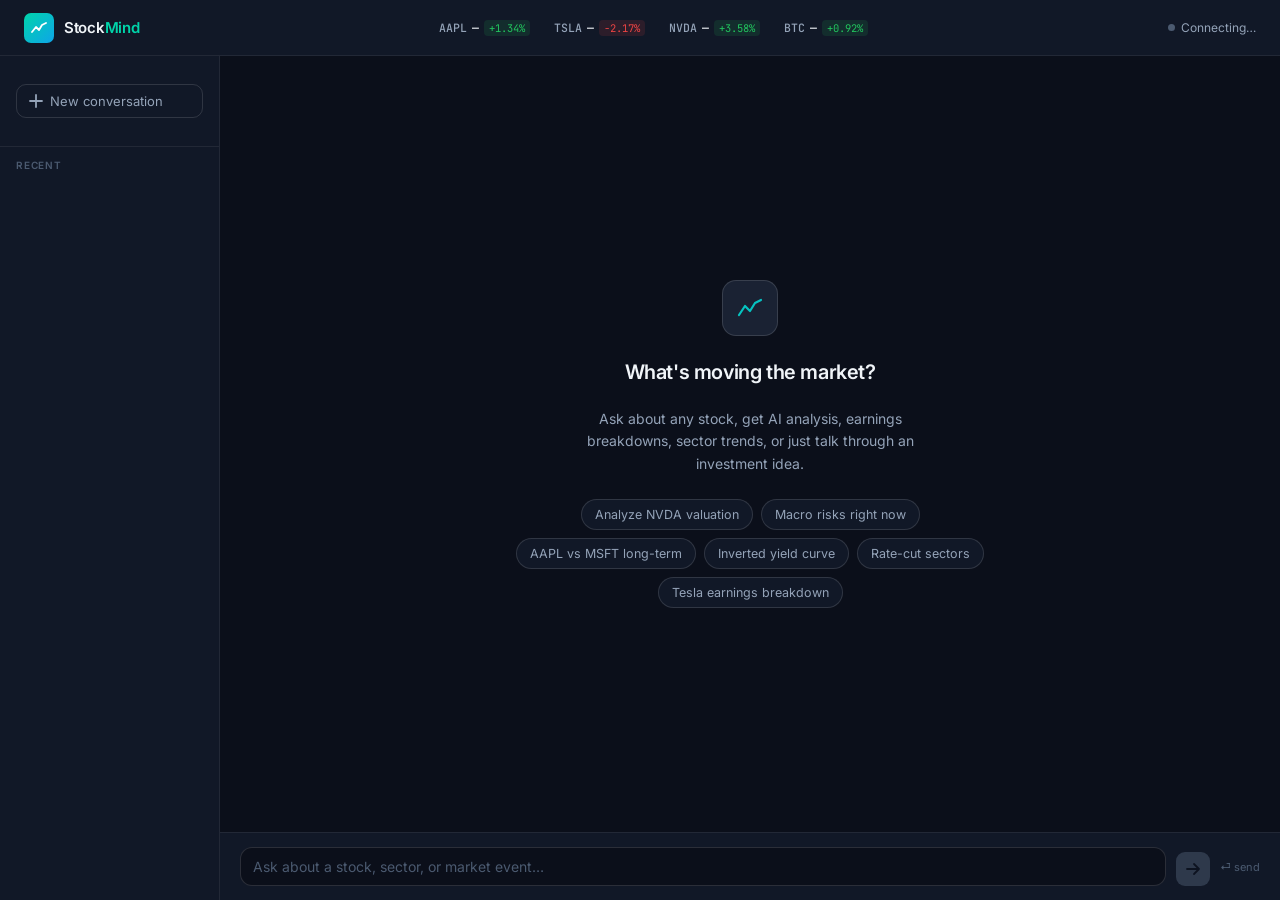
==== index.html @ 0e9827c9 "Add files via upload" ====
<!DOCTYPE html>
<html lang="en">
<head>
  <meta charset="UTF-8" />
  <meta name="viewport" content="width=device-width, initial-scale=1.0" />
  <title>StockMind — AI Market Intelligence</title>
  <link href="https://fonts.googleapis.com/css2?family=Inter:wght@400;500;600&family=JetBrains+Mono:wght@400;500&display=swap" rel="stylesheet" />
  <link rel="stylesheet" href="style.css">
</head>
<body>

<!-- ── Top bar ──────────────────────────────────────────────── -->
<header class="topbar">
  <div class="topbar-brand">
    <div class="brand-icon">
      <svg viewBox="0 0 16 16" fill="none" xmlns="http://www.w3.org/2000/svg">
        <polyline points="1,12 5,7 8,10 11,5 15,3" stroke="white" stroke-width="1.8" stroke-linecap="round" stroke-linejoin="round"/>
      </svg>
    </div>
    <span class="brand-name">Stock<span>Mind</span></span>
  </div>

  <div class="topbar-tickers" id="ticker-bar">
    <div class="ticker-item">
      <span class="ticker-sym">AAPL</span>
      <span class="ticker-price">—</span>
      <span class="ticker-change" id="t-aapl">—</span>
    </div>
    <div class="ticker-item">
      <span class="ticker-sym">TSLA</span>
      <span class="ticker-price">—</span>
      <span class="ticker-change" id="t-tsla">—</span>
    </div>
    <div class="ticker-item">
      <span class="ticker-sym">NVDA</span>
      <span class="ticker-price">—</span>
      <span class="ticker-change" id="t-nvda">—</span>
    </div>
    <div class="ticker-item">
      <span class="ticker-sym">BTC</span>
      <span class="ticker-price">—</span>
      <span class="ticker-change" id="t-btc">—</span>
    </div>
  </div>

  <div class="topbar-status">
    <div class="status-dot" id="status-dot"></div>
    <span id="status-text">Connecting…</span>
  </div>
</header>

<!-- ── Main layout ───────────────────────────────────────────── -->
<div class="main">

  <!-- Sidebar -->
  <aside class="sidebar">
    <button class="new-chat-btn" id="new-chat-btn">
      <svg width="14" height="14" viewBox="0 0 14 14" fill="none">
        <path d="M7 1v12M1 7h12" stroke="currentColor" stroke-width="1.8" stroke-linecap="round"/>
      </svg>
      New conversation
    </button>

    <div class="sidebar-divider"></div>
    <p class="sidebar-label">Recent</p>
    <ul class="session-list" id="session-list">
      <!-- populated by JS -->
    </ul>
  </aside>

  <!-- Chat -->
  <section class="chat-area">

    <!-- Empty / Welcome state -->
    <div class="empty-state" id="empty-state">
      <div class="empty-icon">
        <svg viewBox="0 0 26 26" fill="none" xmlns="http://www.w3.org/2000/svg">
          <polyline points="2,20 8,11 13,16 18,8 24,5" stroke="url(#g)" stroke-width="2.2" stroke-linecap="round" stroke-linejoin="round"/>
          <defs>
            <linearGradient id="g" x1="2" y1="20" x2="24" y2="5">
              <stop offset="0%" stop-color="#00d4aa"/>
              <stop offset="100%" stop-color="#0ea5e9"/>
            </linearGradient>
          </defs>
        </svg>
      </div>
      <h2>What's moving the market?</h2>
      <p>Ask about any stock, get AI analysis, earnings breakdowns, sector trends, or just talk through an investment idea.</p>
      <div class="suggestion-chips">
        <button class="chip" data-prompt="Analyze NVDA — is the valuation justified?">Analyze NVDA valuation</button>
        <button class="chip" data-prompt="What are the key risks in the current macro environment?">Macro risks right now</button>
        <button class="chip" data-prompt="Compare AAPL vs MSFT as long-term holds">AAPL vs MSFT long-term</button>
        <button class="chip" data-prompt="Explain what an inverted yield curve means for stocks">Inverted yield curve</button>
        <button class="chip" data-prompt="What sectors tend to outperform in a rate-cut cycle?">Rate-cut sectors</button>
        <button class="chip" data-prompt="Break down Tesla's latest earnings">Tesla earnings breakdown</button>
      </div>
    </div>

    <!-- Messages -->
    <div class="messages" id="messages" style="display:none;"></div>

    <!-- Input -->
    <div class="input-row">
      <div class="input-wrapper">
        <textarea
          id="msg-input"
          rows="1"
          placeholder="Ask about a stock, sector, or market event…"
        ></textarea>
      </div>
      <button class="send-btn" id="send-btn" disabled>
        <svg viewBox="0 0 16 16" fill="none">
          <path d="M2 8h12M9 3l5 5-5 5" stroke="currentColor" stroke-width="1.8" stroke-linecap="round" stroke-linejoin="round"/>
        </svg>
      </button>
      <span class="input-hint">⏎ send</span>
    </div>
  </section>
</div>

<div id="toast"></div>

<!-- ── Scripts ────────────────────────────────────────────────── -->
<script>
// ──────────────────────────────────────────────────────────────
//  CONFIG  — replace with your real values
// ──────────────────────────────────────────────────────────────
const BACKEND_URL     = 'YOUR_BACKEND_URL';           // e.g. https://your-vercel-app.vercel.app

// ──────────────────────────────────────────────────────────────
//  SUPABASE CLIENT
// ──────────────────────────────────────────────────────────────



// ──────────────────────────────────────────────────────────────
//  STATE
// ──────────────────────────────────────────────────────────────
let currentSessionId = null;
let isLoading = false;
let chatHistory = [];     // { role, content }[]

// ──────────────────────────────────────────────────────────────
//  DOM REFS
// ──────────────────────────────────────────────────────────────
const msgInput    = document.getElementById('msg-input');
const sendBtn     = document.getElementById('send-btn');
const messagesEl  = document.getElementById('messages');
const emptyState  = document.getElementById('empty-state');
const sessionList = document.getElementById('session-list');
const statusDot   = document.getElementById('status-dot');
const statusText  = document.getElementById('status-text');
const toast       = document.getElementById('toast');
const newChatBtn  = document.getElementById('new-chat-btn');

// ──────────────────────────────────────────────────────────────
//  STATUS INDICATOR
// ──────────────────────────────────────────────────────────────
function setStatus(connected, label) {
  statusDot.className  = 'status-dot' + (connected ? ' connected' : '');
  statusText.textContent = label;
}

// ──────────────────────────────────────────────────────────────
//  TOAST
// ──────────────────────────────────────────────────────────────
function showToast(msg) {
  toast.textContent = msg;
  toast.classList.add('show');
  setTimeout(() => toast.classList.remove('show'), 3500);
}

// ──────────────────────────────────────────────────────────────
//  TEXTAREA AUTO-RESIZE
// ──────────────────────────────────────────────────────────────
msgInput.addEventListener('input', () => {
  msgInput.style.height = 'auto';
  msgInput.style.height = Math.min(msgInput.scrollHeight, 140) + 'px';
  sendBtn.disabled = msgInput.value.trim() === '' || isLoading;
});

msgInput.addEventListener('keydown', (e) => {
  if (e.key === 'Enter' && !e.shiftKey) {
    e.preventDefault();
    if (!sendBtn.disabled) handleSend();
  }
});

// ──────────────────────────────────────────────────────────────
//  SUGGESTION CHIPS
// ──────────────────────────────────────────────────────────────
document.querySelectorAll('.chip').forEach(chip => {
  chip.addEventListener('click', () => {
    const prompt = chip.dataset.prompt;
    msgInput.value = prompt;
    msgInput.dispatchEvent(new Event('input'));
    handleSend();
  });
});

// ──────────────────────────────────────────────────────────────
//  SHOW / HIDE EMPTY STATE
// ──────────────────────────────────────────────────────────────
function showMessages() {
  emptyState.style.display  = 'none';
  messagesEl.style.display  = 'flex';
}

function showEmpty() {
  emptyState.style.display  = '';
  messagesEl.style.display  = 'none';
}

// ──────────────────────────────────────────────────────────────
//  RENDER A MESSAGE BUBBLE
// ──────────────────────────────────────────────────────────────
function renderMessage(role, content, ts) {
  showMessages();
  const now    = ts ? new Date(ts) : new Date();
  const timeStr = now.toLocaleTimeString([], { hour: '2-digit', minute: '2-digit' });

  const msg     = document.createElement('div');
  msg.className = `msg ${role}`;

  const avatarLetter = role === 'user' ? 'U' : 'AI';

  msg.innerHTML = `
    <div class="msg-avatar">${avatarLetter}</div>
    <div>
      <div class="msg-bubble">${escapeHtml(content)}</div>
      <div class="msg-meta">${timeStr}</div>
    </div>
  `;

  messagesEl.appendChild(msg);
  messagesEl.scrollTop = messagesEl.scrollHeight;
  return msg;
}

// ──────────────────────────────────────────────────────────────
//  TYPING INDICATOR
// ──────────────────────────────────────────────────────────────
let typingEl = null;

function showTyping() {
  showMessages();
  const wrapper = document.createElement('div');
  wrapper.className = 'msg assistant';
  wrapper.innerHTML = `
    <div class="msg-avatar">AI</div>
    <div class="typing-indicator">
      <div class="typing-dot"></div>
      <div class="typing-dot"></div>
      <div class="typing-dot"></div>
    </div>
  `;
  messagesEl.appendChild(wrapper);
  messagesEl.scrollTop = messagesEl.scrollHeight;
  typingEl = wrapper;
}

function hideTyping() {
  if (typingEl) { typingEl.remove(); typingEl = null; }
}

// ──────────────────────────────────────────────────────────────
//  ESCAPE HTML
// ──────────────────────────────────────────────────────────────
function escapeHtml(str) {
  return str
    .replace(/&/g, '&amp;')
    .replace(/</g, '&lt;')
    .replace(/>/g, '&gt;')
    .replace(/"/g, '&quot;')
    .replace(/\n/g, '<br>');
}

// ──────────────────────────────────────────────────────────────
//  CALL BACKEND → GEMINI
// ──────────────────────────────────────────────────────────────
async function callGemini(userMessage) {
  const endpoint = BACKEND_URL !== 'YOUR_BACKEND_URL'
    ? `${BACKEND_URL}/api/chat`
    : null;

  if (!endpoint) {
    // Dev fallback — echoes the message for UI testing
    return `[Backend not configured] You asked: "${userMessage}"\n\nConnect your Vercel backend to get real Gemini responses.`;
  }

  const res = await fetch(endpoint, {
    method: 'POST',
    headers: { 'Content-Type': 'application/json' },
    body: JSON.stringify({
      message: userMessage,
      history: chatHistory.slice(-10)     // send last 10 turns for context
    })
  });

  if (!res.ok) {
    const err = await res.text().catch(() => res.statusText);
    throw new Error(`Backend error ${res.status}: ${err}`);
  }

  const json = await res.json();
  return json.reply ?? json.text ?? JSON.stringify(json);
}

// ──────────────────────────────────────────────────────────────
//  MAIN SEND HANDLER
// ──────────────────────────────────────────────────────────────
async function handleSend() {
  const text = msgInput.value.trim();
  if (!text || isLoading) return;

  isLoading = true;
  sendBtn.disabled = true;
  msgInput.value = '';
  msgInput.style.height = 'auto';

  // Create session on first message
  if (!currentSessionId) {
    currentSessionId = await createSession(text);
    await loadSessions();
  }

  // Render user message
  renderMessage('user', text);
  chatHistory.push({ role: 'user', content: text });
  await saveMessage(currentSessionId, 'user', text);

  // Show typing indicator
  showTyping();

  try {
    const reply = await callGemini(text);

    hideTyping();
    renderMessage('assistant', reply);
    chatHistory.push({ role: 'assistant', content: reply });
    await saveMessage(currentSessionId, 'assistant', reply);

  } catch (err) {
    hideTyping();
    showToast(err.message || 'Something went wrong');
    console.error(err);
  }

  isLoading = false;
  sendBtn.disabled = msgInput.value.trim() === '';
  msgInput.focus();
}

// ──────────────────────────────────────────────────────────────
//  NEW CHAT
// ──────────────────────────────────────────────────────────────
newChatBtn.addEventListener('click', () => {
  currentSessionId = null;
  chatHistory = [];
  messagesEl.innerHTML = '';
  showEmpty();
  document.querySelectorAll('.session-item').forEach(el => el.classList.remove('active'));
  msgInput.focus();
});

// ──────────────────────────────────────────────────────────────
//  SEND BUTTON
// ──────────────────────────────────────────────────────────────
sendBtn.addEventListener('click', handleSend);

// ──────────────────────────────────────────────────────────────
//  TICKER PLACEHOLDERS  (real data will come from your backend)
// ──────────────────────────────────────────────────────────────
function renderTicker(id, change) {
  const el = document.getElementById(id);
  if (!el) return;
  const up = change >= 0;
  el.textContent = (up ? '+' : '') + change.toFixed(2) + '%';
  el.className = 'ticker-change ' + (up ? 'up' : 'down');
}

// Stub values — replace with real API calls from your backend
renderTicker('t-aapl',  +1.34);
renderTicker('t-tsla',  -2.17);
renderTicker('t-nvda',  +3.58);
renderTicker('t-btc',   +0.92);

// ──────────────────────────────────────────────────────────────
//  INIT
// ──────────────────────────────────────────────────────────────
(async function init() {
  initSupabase();

  if (supabase) {
    setStatus(false, 'Connecting…');
    try {
      const { error } = await supabase.from('chat_sessions').select('id').limit(1);
      if (!error) {
        setStatus(true, 'Connected');
        await loadSessions();
      } else {
        setStatus(false, 'DB error');
        console.error(error);
      }
    } catch (e) {
      setStatus(false, 'Offline');
    }
  } else {
    setStatus(false, 'Config needed');
  }

  msgInput.focus();
})();
</script>

</body>
</html>
---- style.css ----
/* ─── Reset & Base ─────────────────────────────────────── */
    *, *::before, *::after { box-sizing: border-box; margin: 0; padding: 0; }

    :root {
      --bg:        #0b0f1a;
      --surface:   #111827;
      --surface2:  #1a2233;
      --border:    rgba(255,255,255,0.07);
      --border-s:  rgba(255,255,255,0.13);
      --accent:    #00d4aa;
      --accent2:   #0ea5e9;
      --text:      #f0f4f8;
      --text-sub:  #94a3b8;
      --text-muted:#4b5a70;
      --up:        #22c55e;
      --down:      #ef4444;
      --radius:    10px;
      --font:      'Inter', system-ui, sans-serif;
      --mono:      'JetBrains Mono', monospace;
    }

    body {
      font-family: var(--font);
      background: var(--bg);
      color: var(--text);
      height: 100dvh;
      display: flex;
      flex-direction: column;
      overflow: hidden;
    }

    /* ─── Top Bar ───────────────────────────────────────────── */
    .topbar {
      display: flex;
      align-items: center;
      justify-content: space-between;
      padding: 0 1.5rem;
      height: 56px;
      border-bottom: 1px solid var(--border);
      background: var(--surface);
      flex-shrink: 0;
    }

    .topbar-brand {
      display: flex;
      align-items: center;
      gap: 10px;
    }

    .brand-icon {
      width: 30px;
      height: 30px;
      background: linear-gradient(135deg, var(--accent), var(--accent2));
      border-radius: 7px;
      display: flex;
      align-items: center;
      justify-content: center;
      flex-shrink: 0;
    }

    .brand-icon svg { width: 16px; height: 16px; }

    .brand-name {
      font-size: 15px;
      font-weight: 600;
      letter-spacing: -0.02em;
      color: var(--text);
    }

    .brand-name span { color: var(--accent); }

    .topbar-tickers {
      display: flex;
      gap: 1.5rem;
    }

    .ticker-item {
      display: flex;
      align-items: baseline;
      gap: 5px;
      font-family: var(--mono);
      font-size: 11.5px;
    }

    .ticker-sym { color: var(--text-sub); font-weight: 500; }
    .ticker-price { color: var(--text); font-weight: 500; }
    .ticker-change { font-size: 10.5px; padding: 1px 5px; border-radius: 4px; }
    .ticker-change.up   { color: var(--up);   background: rgba(34,197,94,0.12); }
    .ticker-change.down { color: var(--down); background: rgba(239,68,68,0.12); }

    .topbar-status {
      display: flex;
      align-items: center;
      gap: 6px;
      font-size: 12px;
      color: var(--text-sub);
    }

    .status-dot {
      width: 7px;
      height: 7px;
      border-radius: 50%;
      background: var(--text-muted);
    }
    .status-dot.connected { background: var(--up); box-shadow: 0 0 6px var(--up); }

    /* ─── Layout ────────────────────────────────────────────── */
    .main {
      display: flex;
      flex: 1;
      overflow: hidden;
    }

    /* ─── Sidebar ───────────────────────────────────────────── */
    .sidebar {
      width: 220px;
      flex-shrink: 0;
      border-right: 1px solid var(--border);
      background: var(--surface);
      display: flex;
      flex-direction: column;
      padding: 1rem 0;
      overflow-y: auto;
    }

    .sidebar-label {
      font-size: 10px;
      font-weight: 600;
      letter-spacing: 0.08em;
      text-transform: uppercase;
      color: var(--text-muted);
      padding: 0 1rem 0.5rem;
    }

    .session-list { list-style: none; }

    .session-item {
      display: flex;
      align-items: center;
      gap: 8px;
      padding: 7px 1rem;
      cursor: pointer;
      border-radius: 0;
      transition: background 0.15s;
      font-size: 13px;
      color: var(--text-sub);
      border-left: 2px solid transparent;
      position: relative;
    }

    .session-item:hover { background: var(--surface2); color: var(--text); }
    .session-item.active {
      background: var(--surface2);
      color: var(--accent);
      border-left-color: var(--accent);
    }

    .session-icon { font-size: 13px; opacity: 0.7; flex-shrink: 0; }
    .session-title { white-space: nowrap; overflow: hidden; text-overflow: ellipsis; }

    .new-chat-btn {
      margin: 0.75rem 1rem 1rem;
      padding: 8px 12px;
      background: transparent;
      border: 1px solid var(--border-s);
      border-radius: var(--radius);
      color: var(--text-sub);
      font-family: var(--font);
      font-size: 13px;
      cursor: pointer;
      display: flex;
      align-items: center;
      gap: 7px;
      transition: background 0.15s, color 0.15s, border-color 0.15s;
      width: calc(100% - 2rem);
    }

    .new-chat-btn:hover {
      background: var(--surface2);
      color: var(--text);
      border-color: var(--accent);
    }

    .sidebar-divider {
      height: 1px;
      background: var(--border);
      margin: 0.75rem 0;
    }

    /* ─── Chat Area ─────────────────────────────────────────── */
    .chat-area {
      flex: 1;
      display: flex;
      flex-direction: column;
      overflow: hidden;
      background: var(--bg);
    }

    .messages {
      flex: 1;
      overflow-y: auto;
      padding: 1.5rem;
      display: flex;
      flex-direction: column;
      gap: 1.25rem;
      scroll-behavior: smooth;
    }

    .messages::-webkit-scrollbar { width: 5px; }
    .messages::-webkit-scrollbar-track { background: transparent; }
    .messages::-webkit-scrollbar-thumb { background: var(--border-s); border-radius: 10px; }

    /* ─── Empty state ───────────────────────────────────────── */
    .empty-state {
      flex: 1;
      display: flex;
      flex-direction: column;
      align-items: center;
      justify-content: center;
      gap: 1.5rem;
      padding: 2rem;
      text-align: center;
    }

    .empty-icon {
      width: 56px;
      height: 56px;
      background: var(--surface2);
      border-radius: 14px;
      display: flex;
      align-items: center;
      justify-content: center;
      border: 1px solid var(--border-s);
    }

    .empty-icon svg { width: 26px; height: 26px; }

    .empty-state h2 {
      font-size: 20px;
      font-weight: 600;
      letter-spacing: -0.02em;
      color: var(--text);
    }

    .empty-state p {
      font-size: 14px;
      color: var(--text-sub);
      max-width: 360px;
      line-height: 1.6;
    }

    .suggestion-chips {
      display: flex;
      flex-wrap: wrap;
      gap: 8px;
      justify-content: center;
      max-width: 500px;
    }

    .chip {
      padding: 7px 13px;
      background: var(--surface);
      border: 1px solid var(--border-s);
      border-radius: 20px;
      font-size: 12.5px;
      color: var(--text-sub);
      cursor: pointer;
      transition: all 0.15s;
      font-family: var(--font);
    }

    .chip:hover {
      background: var(--surface2);
      color: var(--text);
      border-color: var(--accent);
    }

    /* ─── Message Bubbles ───────────────────────────────────── */
    .msg {
      display: flex;
      gap: 10px;
      max-width: 780px;
      width: 100%;
      animation: fade-up 0.2s ease;
    }

    @keyframes fade-up {
      from { opacity: 0; transform: translateY(6px); }
      to   { opacity: 1; transform: translateY(0); }
    }

    .msg.user { flex-direction: row-reverse; align-self: flex-end; }
    .msg.assistant { align-self: flex-start; }

    .msg-avatar {
      width: 30px;
      height: 30px;
      border-radius: 8px;
      flex-shrink: 0;
      display: flex;
      align-items: center;
      justify-content: center;
      font-size: 12px;
      font-weight: 600;
      margin-top: 2px;
    }

    .msg.user .msg-avatar { background: var(--accent2); color: #fff; }
    .msg.assistant .msg-avatar {
      background: linear-gradient(135deg, var(--accent), var(--accent2));
      color: #fff;
    }

    .msg-bubble {
      padding: 10px 14px;
      border-radius: 12px;
      font-size: 14px;
      line-height: 1.65;
      max-width: calc(100% - 44px);
    }

    .msg.user .msg-bubble {
      background: var(--accent2);
      color: #fff;
      border-bottom-right-radius: 3px;
    }

    .msg.assistant .msg-bubble {
      background: var(--surface);
      color: var(--text);
      border: 1px solid var(--border);
      border-bottom-left-radius: 3px;
    }

    .msg-meta {
      font-size: 10.5px;
      color: var(--text-muted);
      margin-top: 3px;
      padding: 0 4px;
    }

    .msg.user .msg-meta { text-align: right; }

    /* ─── Typing indicator ──────────────────────────────────── */
    .typing-indicator {
      display: flex;
      gap: 4px;
      align-items: center;
      padding: 12px 14px;
      background: var(--surface);
      border: 1px solid var(--border);
      border-radius: 12px;
      border-bottom-left-radius: 3px;
      width: fit-content;
    }

    .typing-dot {
      width: 6px;
      height: 6px;
      border-radius: 50%;
      background: var(--text-muted);
      animation: bounce 1.2s ease-in-out infinite;
    }

    .typing-dot:nth-child(2) { animation-delay: 0.2s; }
    .typing-dot:nth-child(3) { animation-delay: 0.4s; }

    @keyframes bounce {
      0%, 60%, 100% { transform: translateY(0); }
      30%            { transform: translateY(-5px); background: var(--accent); }
    }

    /* ─── Input Row ─────────────────────────────────────────── */
    .input-row {
      flex-shrink: 0;
      border-top: 1px solid var(--border);
      background: var(--surface);
      padding: 0.875rem 1.25rem;
      display: flex;
      align-items: flex-end;
      gap: 10px;
    }

    .input-wrapper {
      flex: 1;
      background: var(--bg);
      border: 1px solid var(--border-s);
      border-radius: 12px;
      display: flex;
      align-items: flex-end;
      padding: 8px 12px;
      gap: 8px;
      transition: border-color 0.15s;
    }

    .input-wrapper:focus-within { border-color: var(--accent); }

    #msg-input {
      flex: 1;
      background: transparent;
      border: none;
      outline: none;
      color: var(--text);
      font-family: var(--font);
      font-size: 14px;
      line-height: 1.5;
      resize: none;
      max-height: 140px;
      overflow-y: auto;
    }

    #msg-input::placeholder { color: var(--text-muted); }
    #msg-input::-webkit-scrollbar { width: 3px; }
    #msg-input::-webkit-scrollbar-thumb { background: var(--border-s); }

    .send-btn {
      width: 34px;
      height: 34px;
      border-radius: 9px;
      background: var(--accent);
      border: none;
      cursor: pointer;
      display: flex;
      align-items: center;
      justify-content: center;
      flex-shrink: 0;
      transition: background 0.15s, transform 0.1s;
      color: #0b0f1a;
    }

    .send-btn:hover { background: #00eec0; }
    .send-btn:active { transform: scale(0.94); }
    .send-btn:disabled { background: var(--text-muted); cursor: not-allowed; opacity: 0.5; }
    .send-btn svg { width: 16px; height: 16px; }

    .input-hint {
      font-size: 11px;
      color: var(--text-muted);
      flex-shrink: 0;
      align-self: center;
      white-space: nowrap;
    }

    /* ─── Error toast ───────────────────────────────────────── */
    #toast {
      position: fixed;
      bottom: 80px;
      left: 50%;
      transform: translateX(-50%) translateY(20px);
      background: rgba(239,68,68,0.9);
      color: #fff;
      padding: 9px 16px;
      border-radius: 8px;
      font-size: 13px;
      opacity: 0;
      transition: all 0.25s;
      pointer-events: none;
      z-index: 999;
      white-space: nowrap;
      max-width: 400px;
    }

    #toast.show { opacity: 1; transform: translateX(-50%) translateY(0); }

    /* ─── Responsive ────────────────────────────────────────── */
    @media (max-width: 640px) {
      .sidebar { display: none; }
      .topbar-tickers { display: none; }
      .input-hint { display: none; }
    }
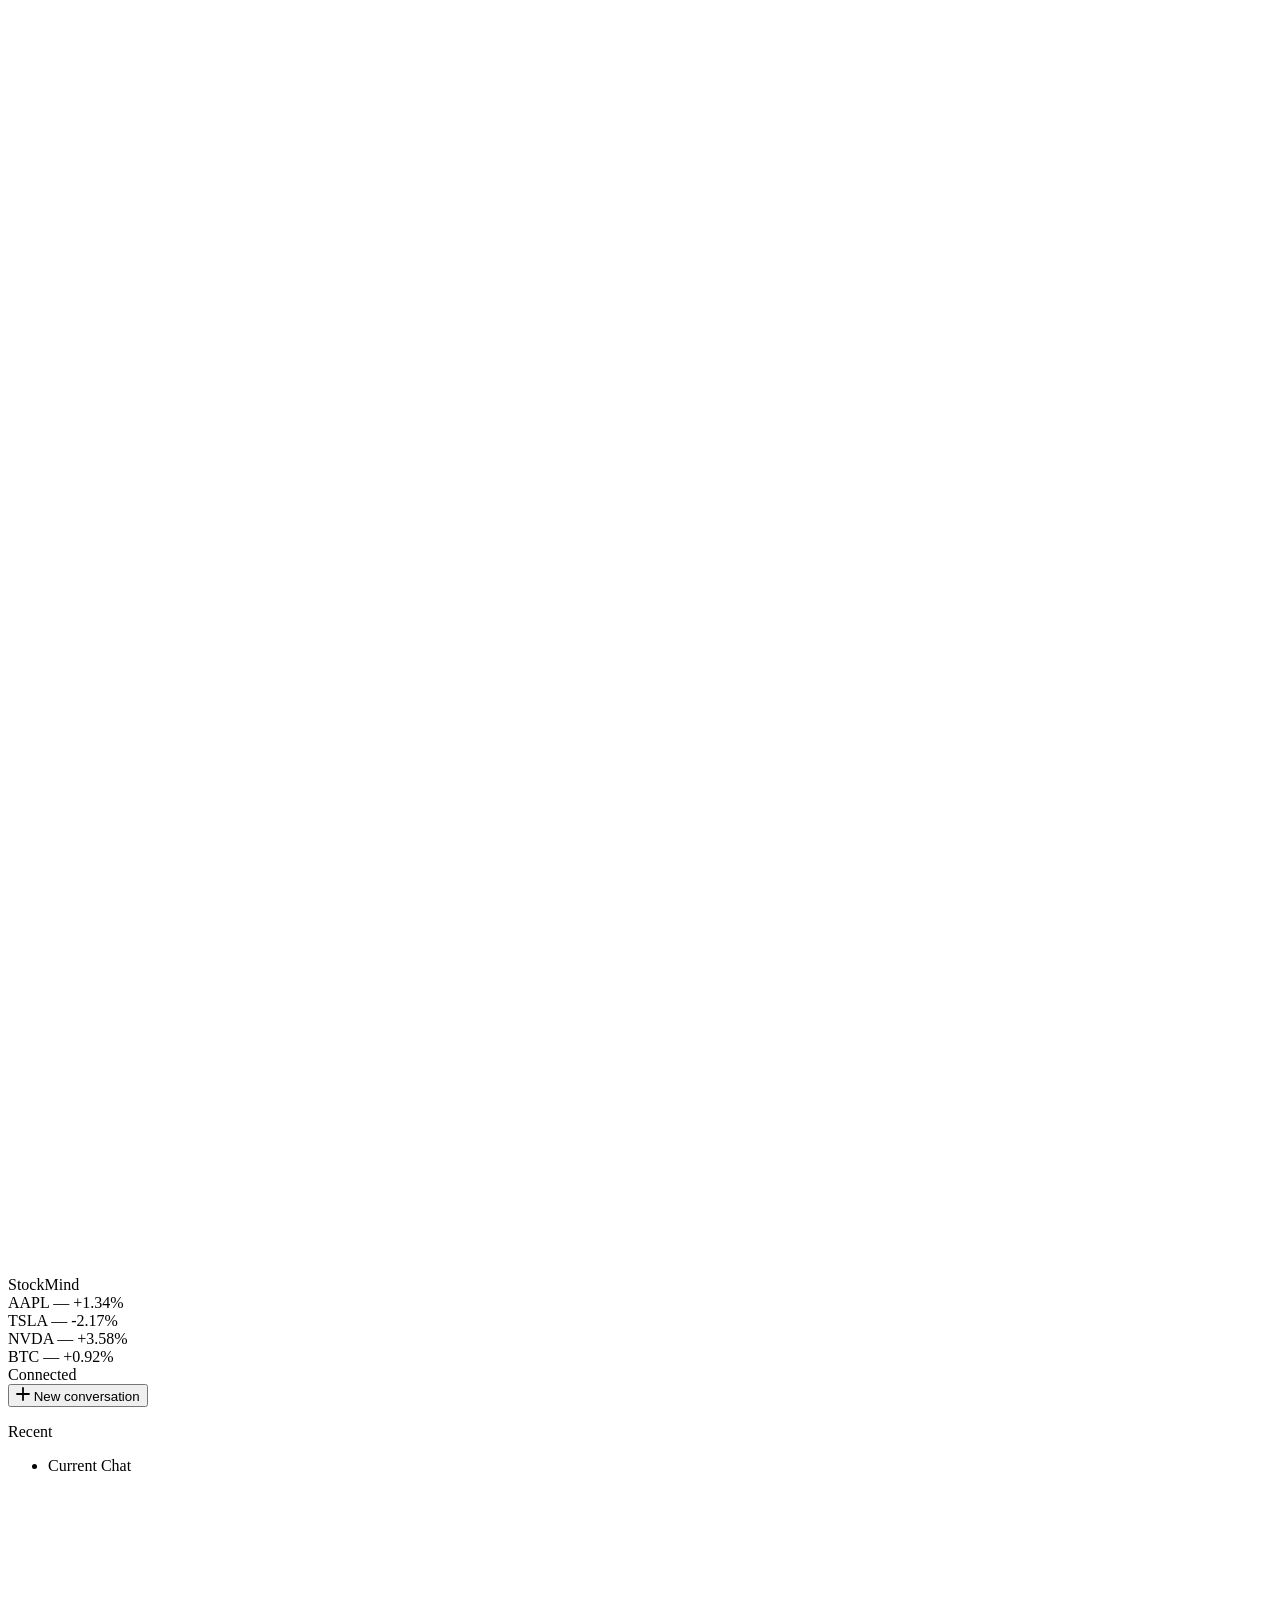
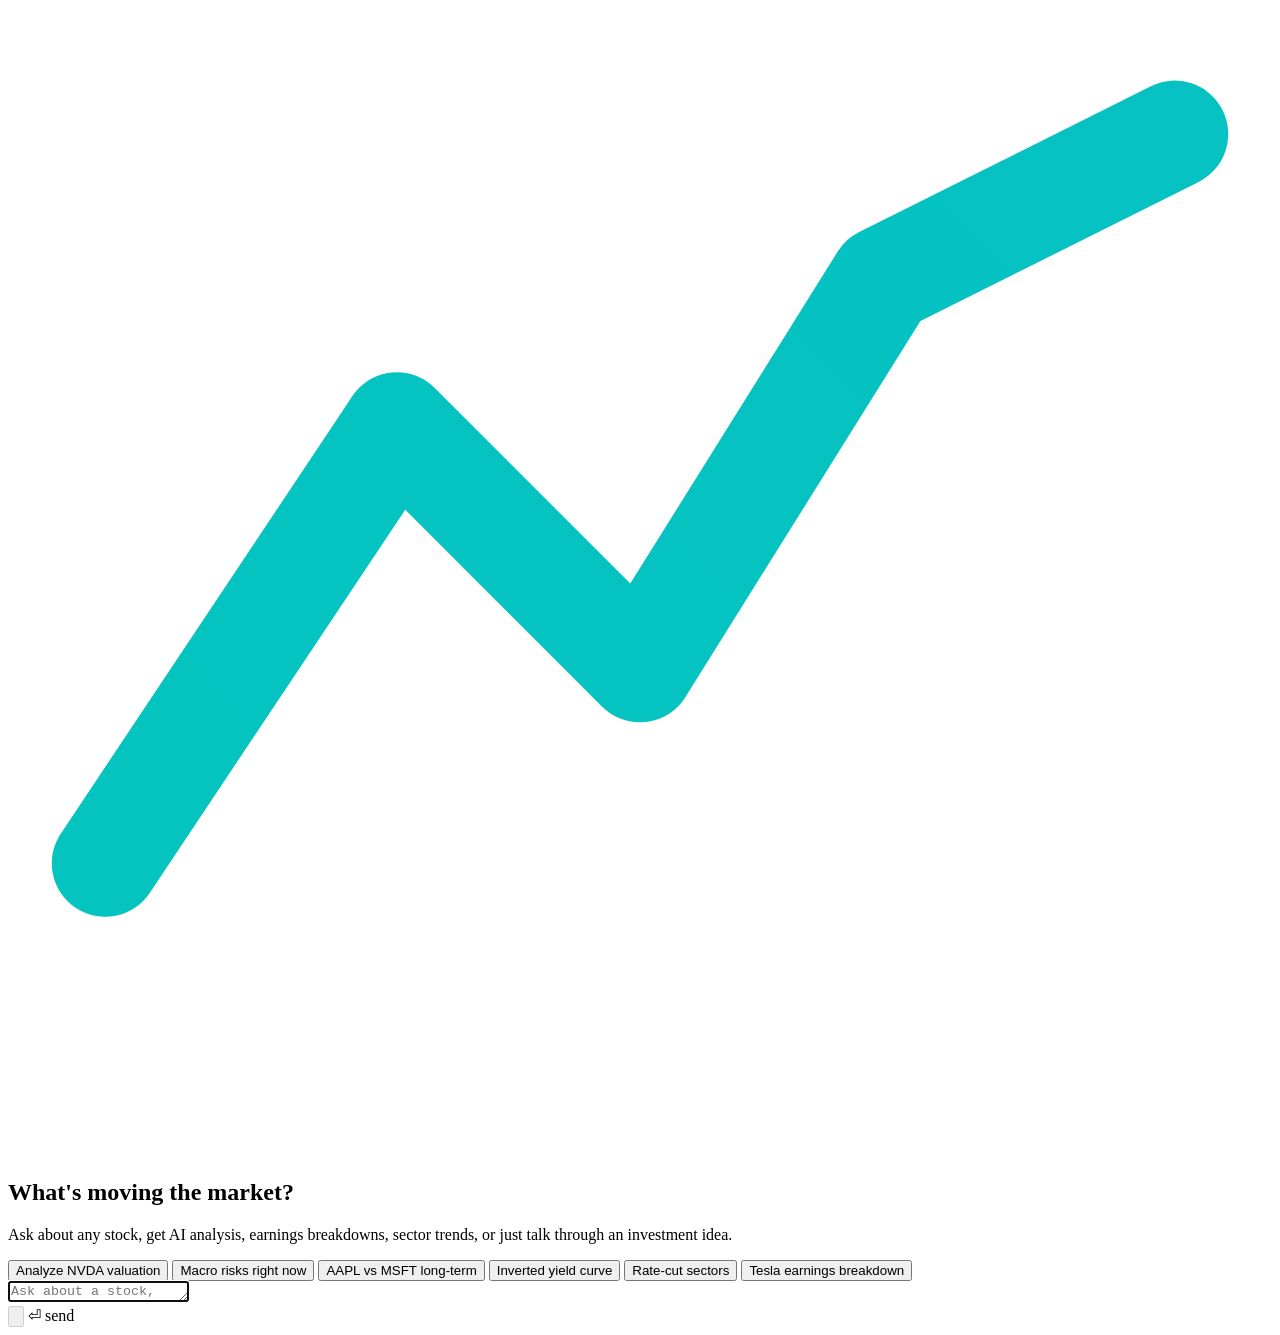
==== commit e8f82956: "Rename indexV2.html to index.html" ====
--- a/index.html
+++ b/index.html
@@ -9,7 +9,6 @@
 </head>
 <body>
 
-<!-- ── Top bar ──────────────────────────────────────────────── -->
 <header class="topbar">
   <div class="topbar-brand">
     <div class="brand-icon">
@@ -49,10 +48,8 @@
   </div>
 </header>
 
-<!-- ── Main layout ───────────────────────────────────────────── -->
 <div class="main">
 
-  <!-- Sidebar -->
   <aside class="sidebar">
     <button class="new-chat-btn" id="new-chat-btn">
       <svg width="14" height="14" viewBox="0 0 14 14" fill="none">
@@ -64,14 +61,12 @@
     <div class="sidebar-divider"></div>
     <p class="sidebar-label">Recent</p>
     <ul class="session-list" id="session-list">
-      <!-- populated by JS -->
+      <li class="session-item active" id="default-session-item">Current Chat</li>
     </ul>
   </aside>
 
-  <!-- Chat -->
   <section class="chat-area">
 
-    <!-- Empty / Welcome state -->
     <div class="empty-state" id="empty-state">
       <div class="empty-icon">
         <svg viewBox="0 0 26 26" fill="none" xmlns="http://www.w3.org/2000/svg">
@@ -96,10 +91,8 @@
       </div>
     </div>
 
-    <!-- Messages -->
     <div class="messages" id="messages" style="display:none;"></div>
 
-    <!-- Input -->
     <div class="input-row">
       <div class="input-wrapper">
         <textarea
@@ -120,38 +113,32 @@
 
 <div id="toast"></div>
 
-<!-- ── Scripts ────────────────────────────────────────────────── -->
 <script>
 // ──────────────────────────────────────────────────────────────
 //  CONFIG  — replace with your real values
 // ──────────────────────────────────────────────────────────────
-const BACKEND_URL     = 'YOUR_BACKEND_URL';           // e.g. https://your-vercel-app.vercel.app
-
-// ──────────────────────────────────────────────────────────────
-//  SUPABASE CLIENT
-// ──────────────────────────────────────────────────────────────
-
-
+const BACKEND_URL     = 'https://project-81kh5.vercel.app';
 
 // ──────────────────────────────────────────────────────────────
 //  STATE
 // ──────────────────────────────────────────────────────────────
-let currentSessionId = null;
+let currentSessionId = "in-memory-session"; // Festgelegter lokaler ID-String
 let isLoading = false;
 let chatHistory = [];     // { role, content }[]
 
 // ──────────────────────────────────────────────────────────────
 //  DOM REFS
 // ──────────────────────────────────────────────────────────────
-const msgInput    = document.getElementById('msg-input');
-const sendBtn     = document.getElementById('send-btn');
-const messagesEl  = document.getElementById('messages');
-const emptyState  = document.getElementById('empty-state');
-const sessionList = document.getElementById('session-list');
-const statusDot   = document.getElementById('status-dot');
-const statusText  = document.getElementById('status-text');
-const toast       = document.getElementById('toast');
-const newChatBtn  = document.getElementById('new-chat-btn');
+const msgInput        = document.getElementById('msg-input');
+const sendBtn         = document.getElementById('send-btn');
+const messagesEl      = document.getElementById('messages');
+const emptyState      = document.getElementById('empty-state');
+const sessionList     = document.getElementById('session-list');
+const defaultSession  = document.getElementById('default-session-item');
+const statusDot       = document.getElementById('status-dot');
+const statusText      = document.getElementById('status-text');
+const toast           = document.getElementById('toast');
+const newChatBtn      = document.getElementById('new-chat-btn');
 
 // ──────────────────────────────────────────────────────────────
 //  STATUS INDICATOR
@@ -206,9 +193,11 @@
   messagesEl.style.display  = 'flex';
 }
 
+// Geändert: Zeigt die Sidebar-Session wieder als aktiv an, wenn der Chat leer ist
 function showEmpty() {
   emptyState.style.display  = '';
   messagesEl.style.display  = 'none';
+  if (defaultSession) defaultSession.classList.add('active');
 }
 
 // ──────────────────────────────────────────────────────────────
@@ -279,12 +268,11 @@
 //  CALL BACKEND → GEMINI
 // ──────────────────────────────────────────────────────────────
 async function callGemini(userMessage) {
-  const endpoint = BACKEND_URL !== 'YOUR_BACKEND_URL'
+  const endpoint = BACKEND_URL && BACKEND_URL !== 'YOUR_BACKEND_URL'
     ? `${BACKEND_URL}/api/chat`
     : null;
 
   if (!endpoint) {
-    // Dev fallback — echoes the message for UI testing
     return `[Backend not configured] You asked: "${userMessage}"\n\nConnect your Vercel backend to get real Gemini responses.`;
   }
 
@@ -293,7 +281,7 @@
     headers: { 'Content-Type': 'application/json' },
     body: JSON.stringify({
       message: userMessage,
-      history: chatHistory.slice(-10)     // send last 10 turns for context
+      history: chatHistory.slice(-10) // Letzte 10 Nachrichten für Kontext
     })
   });
 
@@ -318,16 +306,9 @@
   msgInput.value = '';
   msgInput.style.height = 'auto';
 
-  // Create session on first message
-  if (!currentSessionId) {
-    currentSessionId = await createSession(text);
-    await loadSessions();
-  }
-
   // Render user message
   renderMessage('user', text);
   chatHistory.push({ role: 'user', content: text });
-  await saveMessage(currentSessionId, 'user', text);
 
   // Show typing indicator
   showTyping();
@@ -338,7 +319,6 @@
     hideTyping();
     renderMessage('assistant', reply);
     chatHistory.push({ role: 'assistant', content: reply });
-    await saveMessage(currentSessionId, 'assistant', reply);
 
   } catch (err) {
     hideTyping();
@@ -352,14 +332,12 @@
 }
 
 // ──────────────────────────────────────────────────────────────
-//  NEW CHAT
+//  NEW CHAT (In-Memory Reset)
 // ──────────────────────────────────────────────────────────────
 newChatBtn.addEventListener('click', () => {
-  currentSessionId = null;
   chatHistory = [];
   messagesEl.innerHTML = '';
   showEmpty();
-  document.querySelectorAll('.session-item').forEach(el => el.classList.remove('active'));
   msgInput.focus();
 });
 
@@ -369,7 +347,7 @@
 sendBtn.addEventListener('click', handleSend);
 
 // ──────────────────────────────────────────────────────────────
-//  TICKER PLACEHOLDERS  (real data will come from your backend)
+//  TICKER PLACEHOLDERS
 // ──────────────────────────────────────────────────────────────
 function renderTicker(id, change) {
   const el = document.getElementById(id);
@@ -379,7 +357,6 @@
   el.className = 'ticker-change ' + (up ? 'up' : 'down');
 }
 
-// Stub values — replace with real API calls from your backend
 renderTicker('t-aapl',  +1.34);
 renderTicker('t-tsla',  -2.17);
 renderTicker('t-nvda',  +3.58);
@@ -389,26 +366,8 @@
 //  INIT
 // ──────────────────────────────────────────────────────────────
 (async function init() {
-  initSupabase();
-
-  if (supabase) {
-    setStatus(false, 'Connecting…');
-    try {
-      const { error } = await supabase.from('chat_sessions').select('id').limit(1);
-      if (!error) {
-        setStatus(true, 'Connected');
-        await loadSessions();
-      } else {
-        setStatus(false, 'DB error');
-        console.error(error);
-      }
-    } catch (e) {
-      setStatus(false, 'Offline');
-    }
-  } else {
-    setStatus(false, 'Config needed');
-  }
-
+  // Da kein Supabase mehr vorhanden ist, direkt als verbunden anzeigen
+  setStatus(true, 'Connected');
   msgInput.focus();
 })();
 </script>
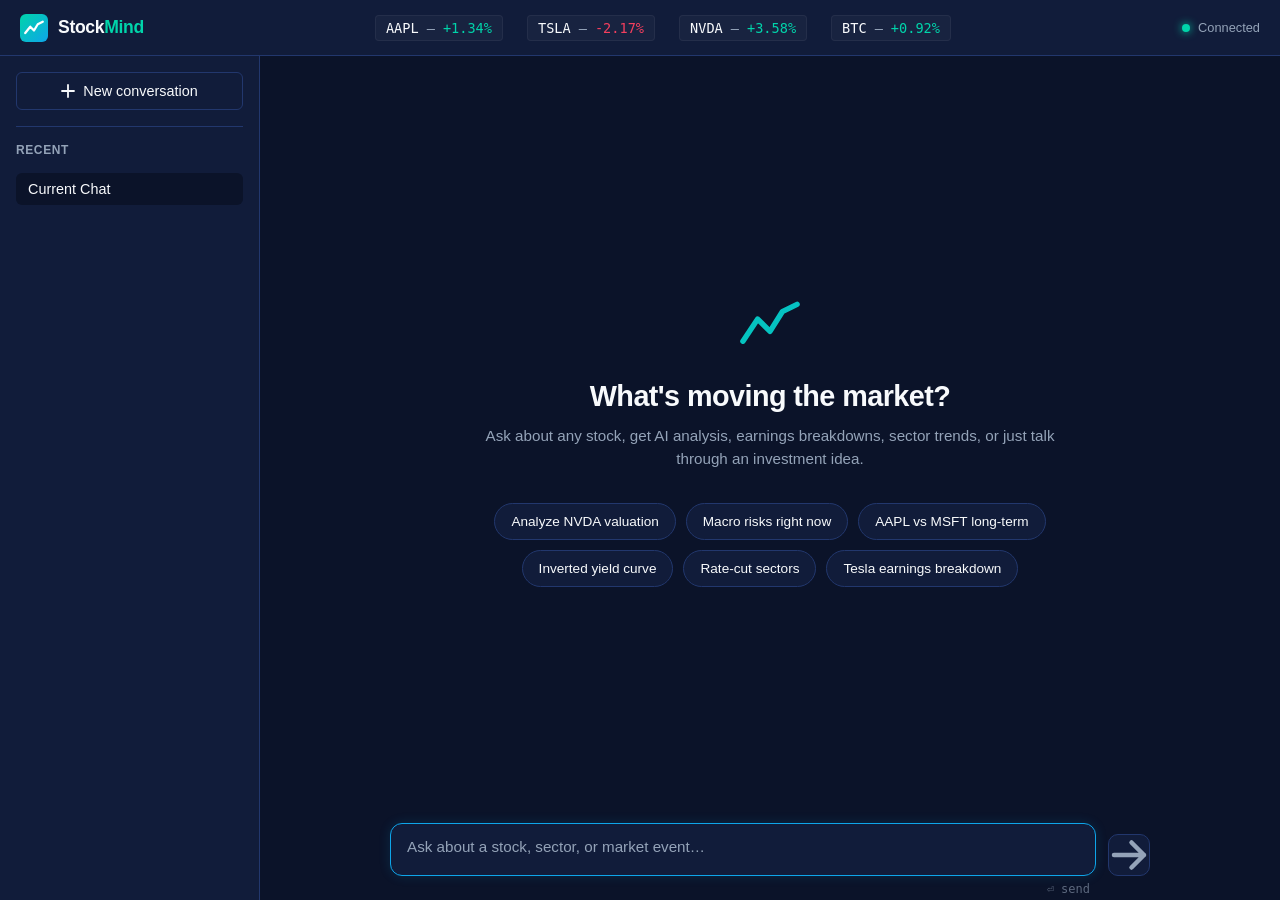
==== commit f0d1caa9: "Update index.html" ====
--- a/index.html
+++ b/index.html
@@ -4,7 +4,7 @@
   <meta charset="UTF-8" />
   <meta name="viewport" content="width=device-width, initial-scale=1.0" />
   <title>StockMind — AI Market Intelligence</title>
-  <link href="https://fonts.googleapis.com/css2?family=Inter:wght@400;500;600&family=JetBrains+Mono:wght@400;500&display=swap" rel="stylesheet" />
+  <link href="https://fonts.googleapis.com/css2?family=Manrope:wght@400;500;600;700&display=swap" rel="stylesheet">
   <link rel="stylesheet" href="style.css">
 </head>
 <body>
--- a/style.css
+++ b/style.css
@@ -0,0 +1,500 @@
+/* ──────────────────────────────────────────────────────────────
+   RESET & BASICS
+   ────────────────────────────────────────────────────────────── */
+:root {
+  --bg-main: #0b1329;         /* Tiefes Dunkelblau */
+  --bg-sidebar: #111c3a;      /* Etwas helleres Dunkelblau für Kontrast */
+  --bg-bubble-user: #1c2d5a;  /* User Chat-Blase */
+  --bg-bubble-ai: #152244;    /* AI Chat-Blase */
+  --border-color: #22376d;    /* Subtile Rahmenfarbe */
+  
+  --text-main: #f8fafc;       /* Nahezu Weiß für Text */
+  --text-muted: #94a3b8;      /* Graublau für sekundären Text */
+  
+  --accent-green: #00d4aa;    /* Ticker Up / Akzent */
+  --accent-red: #f43f5e;      /* Ticker Down */
+  --accent-blue: #0ea5e9;     /* Fokus / Buttons */
+  
+  --font-sans: 'Inter', sans-serif;
+  --font-mono: 'JetBrains Mono', monospace;
+}
+
+* {
+  box-sizing: border-box;
+  margin: 0;
+  padding: 0;
+}
+
+body {
+  font-family: var(--font-sans);
+  background-color: var(--bg-main);
+  color: var(--text-main);
+  height: 100vh;
+  display: flex;
+  flex-direction: column;
+  overflow: hidden;
+}
+
+/* ──────────────────────────────────────────────────────────────
+   TOP BAR (Header & Ticker)
+   ────────────────────────────────────────────────────────────── */
+.topbar {
+  height: 56px;
+  background-color: var(--bg-sidebar);
+  border-bottom: 1px solid var(--border-color);
+  display: flex;
+  align-items: center;
+  justify-content: space-between;
+  padding: 0 20px;
+  z-index: 10;
+}
+
+.topbar-brand {
+  display: flex;
+  align-items: center;
+  gap: 10px;
+}
+
+.brand-icon {
+  width: 28px;
+  height: 28px;
+  background: linear-gradient(135deg, var(--accent-green), var(--accent-blue));
+  border-radius: 6px;
+  display: flex;
+  align-items: center;
+  justify-content: center;
+  padding: 4px;
+}
+
+.brand-name {
+  font-weight: 600;
+  font-size: 1.1rem;
+  letter-spacing: -0.02em;
+}
+
+.brand-name span {
+  color: var(--accent-green);
+}
+
+/* Ticker Animation & Style */
+.topbar-tickers {
+  display: flex;
+  gap: 24px;
+  font-family: var(--font-mono);
+  font-size: 0.85rem;
+}
+
+.ticker-item {
+  display: flex;
+  align-items: center;
+  gap: 8px;
+  background-color: rgba(255, 255, 255, 0.03);
+  padding: 4px 10px;
+  border-radius: 4px;
+  border: 1px solid rgba(255, 255, 255, 0.05);
+}
+
+.ticker-sym {
+  font-weight: 500;
+  color: var(--text-main);
+}
+
+.ticker-price {
+  color: var(--text-muted);
+}
+
+.ticker-change.up { color: var(--accent-green); }
+.ticker-change.down { color: var(--accent-red); }
+
+/* Status Dot */
+.topbar-status {
+  display: flex;
+  align-items: center;
+  gap: 8px;
+  font-size: 0.8rem;
+  color: var(--text-muted);
+}
+
+.status-dot {
+  width: 8px;
+  height: 8px;
+  background-color: var(--accent-red);
+  border-radius: 50%;
+  box-shadow: 0 0 8px var(--accent-red);
+  transition: all 0.3s ease;
+}
+
+.status-dot.connected {
+  background-color: var(--accent-green);
+  box-shadow: 0 0 8px var(--accent-green);
+}
+
+/* ──────────────────────────────────────────────────────────────
+   MAIN LAYOUT & SIDEBAR
+   ────────────────────────────────────────────────────────────── */
+.main {
+  display: flex;
+  flex: 1;
+  overflow: hidden;
+}
+
+.sidebar {
+  width: 260px;
+  background-color: var(--bg-sidebar);
+  border-right: 1px solid var(--border-color);
+  padding: 16px;
+  display: flex;
+  flex-direction: column;
+  gap: 16px;
+}
+
+.new-chat-btn {
+  width: 100%;
+  background-color: transparent;
+  border: 1px solid var(--border-color);
+  color: var(--text-main);
+  padding: 10px 14px;
+  border-radius: 6px;
+  cursor: pointer;
+  display: flex;
+  align-items: center;
+  justify-content: center;
+  gap: 8px;
+  font-family: var(--font-sans);
+  font-weight: 500;
+  font-size: 0.9rem;
+  transition: background-color 0.2s, border-color 0.2s;
+}
+
+.new-chat-btn:hover {
+  background-color: rgba(255, 255, 255, 0.03);
+  border-color: var(--accent-blue);
+}
+
+.sidebar-divider {
+  height: 1px;
+  background-color: var(--border-color);
+}
+
+.sidebar-label {
+  font-size: 0.75rem;
+  text-transform: uppercase;
+  letter-spacing: 0.05em;
+  color: var(--text-muted);
+  font-weight: 600;
+}
+
+.session-list {
+  list-style: none;
+  display: flex;
+  flex-direction: column;
+  gap: 4px;
+  overflow-y: auto;
+}
+
+.session-item {
+  padding: 8px 12px;
+  border-radius: 6px;
+  font-size: 0.9rem;
+  color: var(--text-muted);
+  cursor: pointer;
+  white-space: nowrap;
+  overflow: hidden;
+  text-overflow: ellipsis;
+  transition: all 0.2s;
+}
+
+.session-item:hover, .session-item.active {
+  background-color: var(--bg-main);
+  color: var(--text-main);
+}
+
+/* ──────────────────────────────────────────────────────────────
+   CHAT AREA & EMPTY STATE
+   ────────────────────────────────────────────────────────────── */
+.chat-area {
+  flex: 1;
+  display: flex;
+  flex-direction: column;
+  background-color: var(--bg-main);
+  position: relative;
+}
+
+/* Welcome Screen */
+.empty-state {
+  flex: 1;
+  display: flex;
+  flex-direction: column;
+  align-items: center;
+  justify-content: center;
+  text-align: center;
+  padding: 40px;
+  max-width: 650px;
+  margin: 0 auto;
+}
+
+.empty-icon {
+  width: 64px;
+  height: 64px;
+  margin-bottom: 24px;
+}
+
+.empty-state h2 {
+  font-size: 1.8rem;
+  font-weight: 600;
+  margin-bottom: 12px;
+  letter-spacing: -0.02em;
+}
+
+.empty-state p {
+  color: var(--text-muted);
+  font-size: 0.95rem;
+  line-height: 1.5;
+  margin-bottom: 32px;
+}
+
+/* Suggestion Chips */
+.suggestion-chips {
+  display: flex;
+  flex-wrap: wrap;
+  gap: 10px;
+  justify-content: center;
+}
+
+.chip {
+  background-color: var(--bg-sidebar);
+  border: 1px solid var(--border-color);
+  color: var(--text-main);
+  padding: 10px 16px;
+  border-radius: 20px;
+  cursor: pointer;
+  font-size: 0.85rem;
+  transition: all 0.2s ease;
+}
+
+.chip:hover {
+  border-color: var(--accent-green);
+  background-color: rgba(0, 212, 170, 0.04);
+  transform: translateY(-1px);
+}
+
+/* ──────────────────────────────────────────────────────────────
+   MESSAGES (BUBBLES)
+   ────────────────────────────────────────────────────────────── */
+.messages {
+  flex: 1;
+  overflow-y: auto;
+  padding: 40px 20px;
+  display: flex;
+  flex-direction: column;
+  gap: 24px;
+}
+
+.msg {
+  display: flex;
+  gap: 16px;
+  max-width: 800px;
+  width: 100%;
+  margin: 0 auto;
+  animation: fadeIn 0.3s ease forwards;
+}
+
+@keyframes fadeIn {
+  from { opacity: 0; transform: translateY(4px); }
+  to { opacity: 1; transform: translateY(0); }
+}
+
+.msg.user {
+  flex-direction: row-reverse;
+}
+
+.msg-avatar {
+  width: 34px;
+  height: 34px;
+  border-radius: 8px;
+  display: flex;
+  align-items: center;
+  justify-content: center;
+  font-weight: 600;
+  font-size: 0.8rem;
+  flex-shrink: 0;
+}
+
+.msg.user .msg-avatar {
+  background-color: var(--accent-blue);
+  color: white;
+}
+
+.msg.assistant .msg-avatar {
+  background: linear-gradient(135deg, var(--accent-green), var(--accent-blue));
+  color: white;
+}
+
+.msg-bubble {
+  padding: 12px 18px;
+  border-radius: 12px;
+  font-size: 0.95rem;
+  line-height: 1.6;
+  max-width: 600px;
+  word-break: break-word;
+}
+
+.msg.user .msg-bubble {
+  background-color: var(--bg-bubble-user);
+  border: 1px solid rgba(255, 255, 255, 0.05);
+  border-top-right-radius: 2px;
+}
+
+.msg.assistant .msg-bubble {
+  background-color: var(--bg-bubble-ai);
+  border: 1px solid var(--border-color);
+  border-top-left-radius: 2px;
+}
+
+.msg-meta {
+  font-size: 0.75rem;
+  color: var(--text-muted);
+  margin-top: 4px;
+  padding: 0 4px;
+}
+
+.msg.user .msg-meta {
+  text-align: right;
+}
+
+/* ──────────────────────────────────────────────────────────────
+   INPUT BOX
+   ────────────────────────────────────────────────────────────── */
+.input-row {
+  max-width: 800px;
+  width: 100%;
+  margin: 0 auto;
+  padding: 0 20px 24px 20px;
+  position: relative;
+  display: flex;
+  align-items: flex-end;
+  gap: 12px;
+}
+
+.input-wrapper {
+  flex: 1;
+  background-color: var(--bg-sidebar);
+  border: 1px solid var(--border-color);
+  border-radius: 12px;
+  padding: 12px 16px;
+  transition: border-color 0.2s;
+}
+
+.input-wrapper:focus-within {
+  border-color: var(--accent-blue);
+  box-shadow: 0 0 12px rgba(14, 165, 233, 0.15);
+}
+
+#msg-input {
+  width: 100%;
+  background: transparent;
+  border: none;
+  color: var(--text-main);
+  font-family: var(--font-sans);
+  font-size: 0.95rem;
+  resize: none;
+  outline: none;
+  line-height: 1.5;
+}
+
+#msg-input::placeholder {
+  color: var(--text-muted);
+}
+
+.send-btn {
+  background-color: var(--accent-blue);
+  color: white;
+  border: none;
+  width: 42px;
+  height: 42px;
+  border-radius: 10px;
+  cursor: pointer;
+  display: flex;
+  align-items: center;
+  justify-content: center;
+  flex-shrink: 0;
+  transition: opacity 0.2s, transform 0.1s;
+}
+
+.send-btn:disabled {
+  background-color: var(--bg-sidebar);
+  border: 1px solid var(--border-color);
+  color: var(--text-muted);
+  cursor: not-allowed;
+}
+
+.send-btn:not(:disabled):hover {
+  transform: scale(1.02);
+  filter: brightness(1.1);
+}
+
+.input-hint {
+  position: absolute;
+  bottom: 4px;
+  right: 80px;
+  font-size: 0.75rem;
+  color: var(--text-muted);
+  font-family: var(--font-mono);
+  pointer-events: none;
+  opacity: 0.6;
+}
+
+/* ──────────────────────────────────────────────────────────────
+   TYPING INDICATOR
+   ────────────────────────────────────────────────────────────── */
+.typing-indicator {
+  display: flex;
+  gap: 5px;
+  padding: 12px 18px;
+  background-color: var(--bg-bubble-ai);
+  border: 1px solid var(--border-color);
+  border-radius: 12px;
+  border-top-left-radius: 2px;
+  align-items: center;
+  height: 44px;
+}
+
+.typing-dot {
+  width: 6px;
+  height: 6px;
+  background-color: var(--text-muted);
+  border-radius: 50%;
+  animation: typingBounce 1.4s infinite ease-in-out both;
+}
+
+.typing-dot:nth-child(1) { animation-delay: -0.32s; }
+.typing-dot:nth-child(2) { animation-delay: -0.16s; }
+
+@keyframes typingBounce {
+  0%, 80%, 100% { transform: scale(0); }
+  40% { transform: scale(1.0); }
+}
+
+/* ──────────────────────────────────────────────────────────────
+   TOAST NOTIFICATION
+   ────────────────────────────────────────────────────────────── */
+#toast {
+  position: fixed;
+  bottom: 24px;
+  left: 50%;
+  transform: translateX(-50%) translateY(100px);
+  background-color: #ef4444;
+  color: white;
+  padding: 12px 24px;
+  border-radius: 8px;
+  font-size: 0.9rem;
+  font-weight: 500;
+  box-shadow: 0 4px 12px rgba(0, 0, 0, 0.3);
+  transition: transform 0.3s cubic-bezier(0.175, 0.885, 0.32, 1.275);
+  z-index: 100;
+  pointer-events: none;
+}
+
+#toast.show {
+  transform: translateX(-50%) translateY(0);
+}
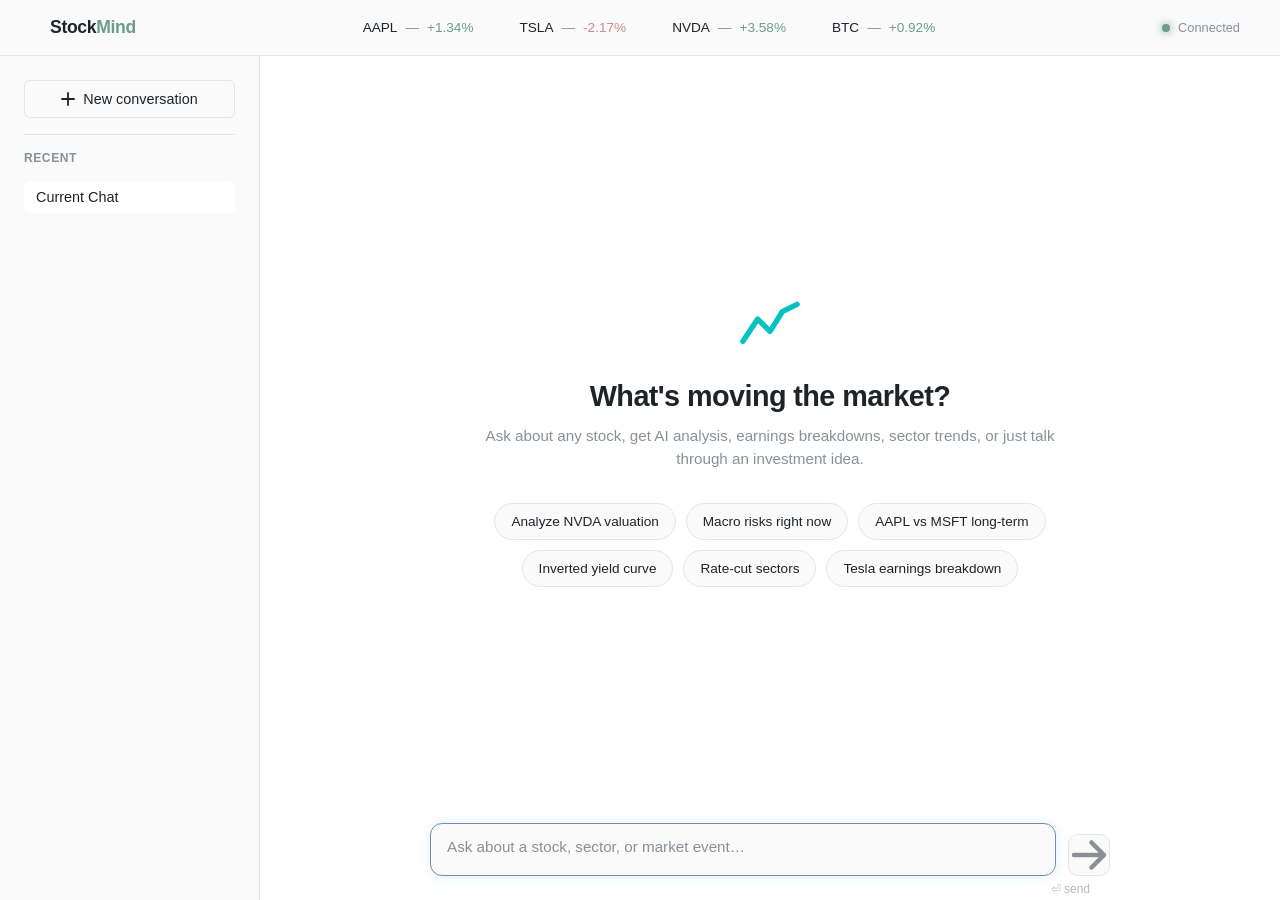
==== commit 73b27417: "Update index.html" ====
--- a/index.html
+++ b/index.html
@@ -5,7 +5,7 @@
   <meta name="viewport" content="width=device-width, initial-scale=1.0" />
   <title>StockMind — AI Market Intelligence</title>
   <link href="https://fonts.googleapis.com/css2?family=Manrope:wght@400;500;600;700&display=swap" rel="stylesheet">
-  <link rel="stylesheet" href="style.css">
+  <link rel="stylesheet" href="styleV3.css">
 </head>
 <body>
 
--- a/styleV3.css
+++ b/styleV3.css
@@ -0,0 +1,489 @@
+/* ──────────────────────────────────────────────────────────────
+   RESET & BASICS
+   ────────────────────────────────────────────────────────────── */
+:root {
+  --bg-main: #ffffff;
+  --bg-sidebar: #fafafa;
+  --bg-bubble-user: #f0f0f0;
+  --bg-bubble-ai: #f7f7f7;
+  --border-color: #e5e5e5;
+
+  --text-main: #1f2328;
+  --text-muted: #8a8f98;
+
+  --accent-green: #6b9e8a;
+  --accent-red: #c98a8a;
+  --accent-blue: #7a8ba3;
+
+  --font-sans: 'Manrope', sans-serif;
+  --font-mono: 'Manrope', sans-serif;
+}
+
+* {
+  box-sizing: border-box;
+  margin: 0;
+  padding: 0;
+}
+
+body {
+  font-family: var(--font-sans);
+  background-color: var(--bg-main);
+  color: var(--text-main);
+  height: 100vh;
+  display: flex;
+  flex-direction: column;
+  overflow: hidden;
+}
+
+/* ──────────────────────────────────────────────────────────────
+   TOP BAR (Header & Ticker)
+   ────────────────────────────────────────────────────────────── */
+.topbar {
+  height: 56px;
+  background-color: var(--bg-sidebar);
+  border-bottom: 1px solid var(--border-color);
+  display: flex;
+  align-items: center;
+  justify-content: space-between;
+  padding: 0 40px;
+  z-index: 10;
+}
+
+.topbar-brand {
+  display: flex;
+  align-items: center;
+  gap: 10px;
+}
+
+.brand-name {
+  font-weight: 600;
+  font-size: 1.1rem;
+  letter-spacing: -0.02em;
+}
+
+.brand-name span {
+  color: var(--accent-green);
+}
+
+/* Ticker Animation & Style */
+.topbar-tickers {
+  display: flex;
+  gap: 24px;
+  font-family: var(--font-mono);
+  font-size: 0.85rem;
+}
+
+.ticker-item {
+  display: flex;
+  align-items: center;
+  gap: 8px;
+  background-color: rgba(255, 255, 255, 0.03);
+  padding: 4px 10px;
+  border-radius: 4px;
+  border: 1px solid rgba(255, 255, 255, 0.05);
+}
+
+.ticker-sym {
+  font-weight: 500;
+  color: var(--text-main);
+}
+
+.ticker-price {
+  color: var(--text-muted);
+}
+
+.ticker-change.up { color: var(--accent-green); }
+.ticker-change.down { color: var(--accent-red); }
+
+/* Status Dot */
+.topbar-status {
+  display: flex;
+  align-items: center;
+  gap: 8px;
+  font-size: 0.8rem;
+  color: var(--text-muted);
+}
+
+.status-dot {
+  width: 8px;
+  height: 8px;
+  background-color: var(--accent-red);
+  border-radius: 50%;
+  box-shadow: 0 0 8px var(--accent-red);
+  transition: all 0.3s ease;
+}
+
+.status-dot.connected {
+  background-color: var(--accent-green);
+  box-shadow: 0 0 8px var(--accent-green);
+}
+
+/* ──────────────────────────────────────────────────────────────
+   MAIN LAYOUT & SIDEBAR
+   ────────────────────────────────────────────────────────────── */
+.main {
+  display: flex;
+  flex: 1;
+  overflow: hidden;
+}
+
+.sidebar {
+  width: 260px;
+  background-color: var(--bg-sidebar);
+  border-right: 1px solid var(--border-color);
+  padding: 24px;
+  display: flex;
+  flex-direction: column;
+  gap: 16px;
+}
+
+.new-chat-btn {
+  width: 100%;
+  background-color: transparent;
+  border: 1px solid var(--border-color);
+  color: var(--text-main);
+  padding: 10px 14px;
+  border-radius: 6px;
+  cursor: pointer;
+  display: flex;
+  align-items: center;
+  justify-content: center;
+  gap: 8px;
+  font-family: var(--font-sans);
+  font-weight: 500;
+  font-size: 0.9rem;
+  transition: background-color 0.2s, border-color 0.2s;
+}
+
+.new-chat-btn:hover {
+  background-color: rgba(255, 255, 255, 0.03);
+  border-color: var(--accent-blue);
+}
+
+.sidebar-divider {
+  height: 1px;
+  background-color: var(--border-color);
+}
+
+.sidebar-label {
+  font-size: 0.75rem;
+  text-transform: uppercase;
+  letter-spacing: 0.05em;
+  color: var(--text-muted);
+  font-weight: 600;
+}
+
+.session-list {
+  list-style: none;
+  display: flex;
+  flex-direction: column;
+  gap: 4px;
+  overflow-y: auto;
+}
+
+.session-item {
+  padding: 8px 12px;
+  border-radius: 6px;
+  font-size: 0.9rem;
+  color: var(--text-muted);
+  cursor: pointer;
+  white-space: nowrap;
+  overflow: hidden;
+  text-overflow: ellipsis;
+  transition: all 0.2s;
+}
+
+.session-item:hover, .session-item.active {
+  background-color: var(--bg-main);
+  color: var(--text-main);
+}
+
+/* ──────────────────────────────────────────────────────────────
+   CHAT AREA & EMPTY STATE
+   ────────────────────────────────────────────────────────────── */
+.chat-area {
+  flex: 1;
+  display: flex;
+  flex-direction: column;
+  background-color: var(--bg-main);
+  position: relative;
+}
+
+/* Welcome Screen */
+.empty-state {
+  flex: 1;
+  display: flex;
+  flex-direction: column;
+  align-items: center;
+  justify-content: center;
+  text-align: center;
+  padding: 40px;
+  max-width: 650px;
+  margin: 0 auto;
+}
+
+.empty-icon {
+  width: 64px;
+  height: 64px;
+  margin-bottom: 24px;
+}
+
+.empty-state h2 {
+  font-size: 1.8rem;
+  font-weight: 600;
+  margin-bottom: 12px;
+  letter-spacing: -0.02em;
+}
+
+.empty-state p {
+  color: var(--text-muted);
+  font-size: 0.95rem;
+  line-height: 1.5;
+  margin-bottom: 32px;
+}
+
+/* Suggestion Chips */
+.suggestion-chips {
+  display: flex;
+  flex-wrap: wrap;
+  gap: 10px;
+  justify-content: center;
+}
+
+.chip {
+  background-color: var(--bg-sidebar);
+  border: 1px solid var(--border-color);
+  color: var(--text-main);
+  padding: 10px 16px;
+  border-radius: 20px;
+  cursor: pointer;
+  font-size: 0.85rem;
+  transition: all 0.2s ease;
+}
+
+.chip:hover {
+  border-color: var(--accent-green);
+  background-color: rgba(0, 212, 170, 0.04);
+  transform: translateY(-1px);
+}
+
+/* ──────────────────────────────────────────────────────────────
+   MESSAGES (BUBBLES)
+   ────────────────────────────────────────────────────────────── */
+.messages {
+  flex: 1;
+  overflow-y: auto;
+  padding: 40px 60px;
+  display: flex;
+  flex-direction: column;
+  gap: 24px;
+}
+
+.msg {
+  display: flex;
+  gap: 16px;
+  max-width: 800px;
+  width: 100%;
+  margin: 0 auto;
+  animation: fadeIn 0.3s ease forwards;
+}
+
+@keyframes fadeIn {
+  from { opacity: 0; transform: translateY(4px); }
+  to { opacity: 1; transform: translateY(0); }
+}
+
+.msg.user {
+  flex-direction: row-reverse;
+}
+
+.msg-avatar {
+  width: 34px;
+  height: 34px;
+  border-radius: 8px;
+  display: flex;
+  align-items: center;
+  justify-content: center;
+  font-weight: 600;
+  font-size: 0.8rem;
+  flex-shrink: 0;
+}
+
+.msg.user .msg-avatar {
+  background-color: var(--accent-blue);
+  color: white;
+}
+
+.msg.assistant .msg-avatar {
+  background: linear-gradient(135deg, var(--accent-green), var(--accent-blue));
+  color: white;
+}
+
+.msg-bubble {
+  padding: 12px 18px;
+  border-radius: 12px;
+  font-size: 0.95rem;
+  line-height: 1.6;
+  max-width: 600px;
+  word-break: break-word;
+}
+
+.msg.user .msg-bubble {
+  background-color: var(--bg-bubble-user);
+  border: 1px solid rgba(255, 255, 255, 0.05);
+  border-top-right-radius: 2px;
+}
+
+.msg.assistant .msg-bubble {
+  background-color: var(--bg-bubble-ai);
+  border: 1px solid var(--border-color);
+  border-top-left-radius: 2px;
+}
+
+.msg-meta {
+  font-size: 0.75rem;
+  color: var(--text-muted);
+  margin-top: 4px;
+  padding: 0 4px;
+}
+
+.msg.user .msg-meta {
+  text-align: right;
+}
+
+/* ──────────────────────────────────────────────────────────────
+   INPUT BOX
+   ────────────────────────────────────────────────────────────── */
+.input-row {
+  max-width: 800px;
+  width: 100%;
+  margin: 0 auto;
+  padding: 0 60px 24px 60px;
+  position: relative;
+  display: flex;
+  align-items: flex-end;
+  gap: 12px;
+}
+
+.input-wrapper {
+  flex: 1;
+  background-color: var(--bg-sidebar);
+  border: 1px solid var(--border-color);
+  border-radius: 12px;
+  padding: 12px 16px;
+  transition: border-color 0.2s;
+}
+
+.input-wrapper:focus-within {
+  border-color: var(--accent-blue);
+  box-shadow: 0 0 12px rgba(14, 165, 233, 0.15);
+}
+
+#msg-input {
+  width: 100%;
+  background: transparent;
+  border: none;
+  color: var(--text-main);
+  font-family: var(--font-sans);
+  font-size: 0.95rem;
+  resize: none;
+  outline: none;
+  line-height: 1.5;
+}
+
+#msg-input::placeholder {
+  color: var(--text-muted);
+}
+
+.send-btn {
+  background-color: var(--accent-blue);
+  color: white;
+  border: none;
+  width: 42px;
+  height: 42px;
+  border-radius: 10px;
+  cursor: pointer;
+  display: flex;
+  align-items: center;
+  justify-content: center;
+  flex-shrink: 0;
+  transition: opacity 0.2s, transform 0.1s;
+}
+
+.send-btn:disabled {
+  background-color: var(--bg-sidebar);
+  border: 1px solid var(--border-color);
+  color: var(--text-muted);
+  cursor: not-allowed;
+}
+
+.send-btn:not(:disabled):hover {
+  transform: scale(1.02);
+  filter: brightness(1.1);
+}
+
+.input-hint {
+  position: absolute;
+  bottom: 4px;
+  right: 80px;
+  font-size: 0.75rem;
+  color: var(--text-muted);
+  font-family: var(--font-mono);
+  pointer-events: none;
+  opacity: 0.6;
+}
+
+/* ──────────────────────────────────────────────────────────────
+   TYPING INDICATOR
+   ────────────────────────────────────────────────────────────── */
+.typing-indicator {
+  display: flex;
+  gap: 5px;
+  padding: 12px 18px;
+  background-color: var(--bg-bubble-ai);
+  border: 1px solid var(--border-color);
+  border-radius: 12px;
+  border-top-left-radius: 2px;
+  align-items: center;
+  height: 44px;
+}
+
+.typing-dot {
+  width: 6px;
+  height: 6px;
+  background-color: var(--text-muted);
+  border-radius: 50%;
+  animation: typingBounce 1.4s infinite ease-in-out both;
+}
+
+.typing-dot:nth-child(1) { animation-delay: -0.32s; }
+.typing-dot:nth-child(2) { animation-delay: -0.16s; }
+
+@keyframes typingBounce {
+  0%, 80%, 100% { transform: scale(0); }
+  40% { transform: scale(1.0); }
+}
+
+/* ──────────────────────────────────────────────────────────────
+   TOAST NOTIFICATION
+   ────────────────────────────────────────────────────────────── */
+#toast {
+  position: fixed;
+  bottom: 24px;
+  left: 50%;
+  transform: translateX(-50%) translateY(100px);
+  background-color: #4a4f57;
+  color: white;
+  padding: 12px 24px;
+  border-radius: 8px;
+  font-size: 0.9rem;
+  font-weight: 500;
+  box-shadow: 0 4px 12px rgba(0, 0, 0, 0.3);
+  transition: transform 0.3s cubic-bezier(0.175, 0.885, 0.32, 1.275);
+  z-index: 100;
+  pointer-events: none;
+}
+
+#toast.show {
+  transform: translateX(-50%) translateY(0);
+}
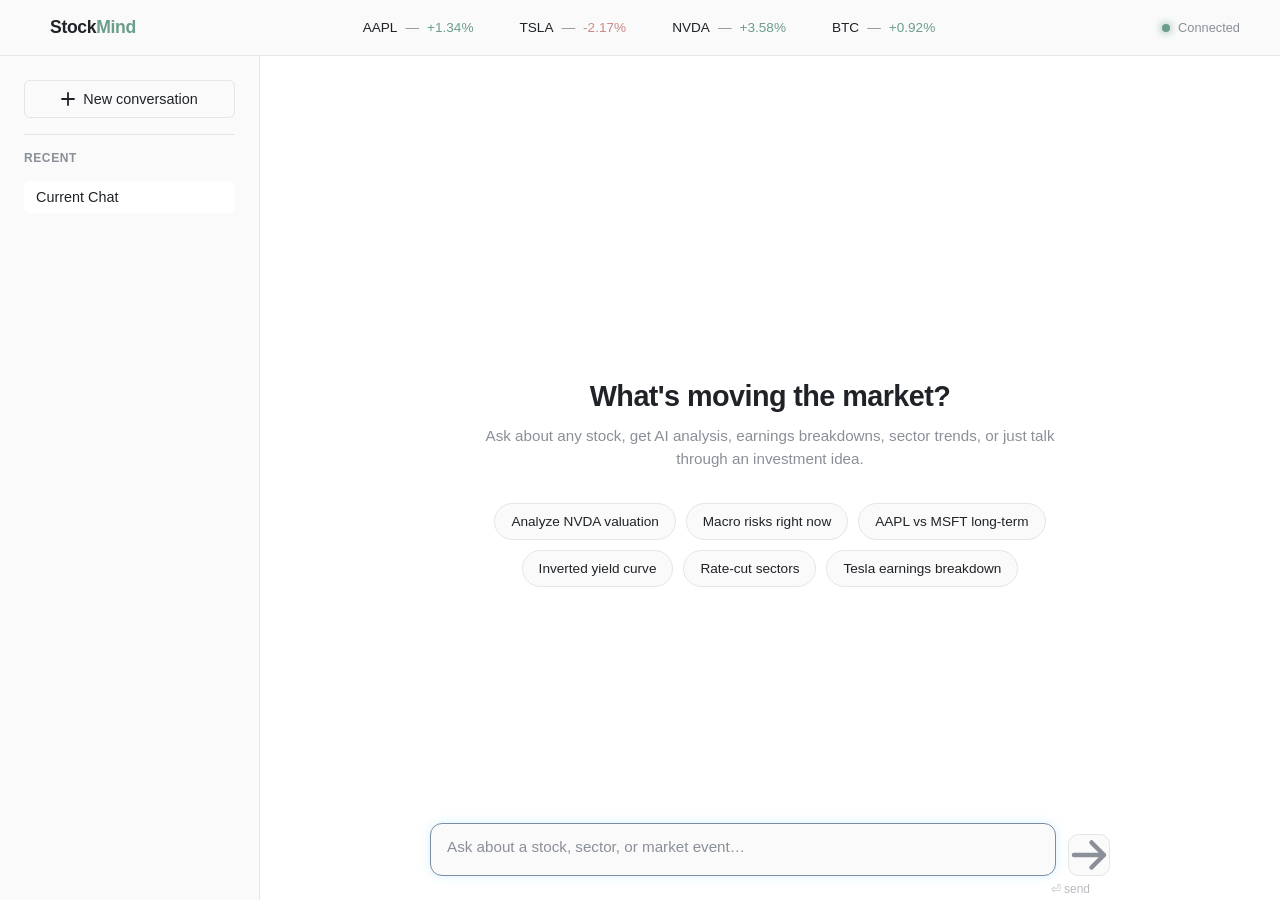
==== commit 8d3e2a4f: "Update index.html" ====
--- a/index.html
+++ b/index.html
@@ -69,15 +69,7 @@
 
     <div class="empty-state" id="empty-state">
       <div class="empty-icon">
-        <svg viewBox="0 0 26 26" fill="none" xmlns="http://www.w3.org/2000/svg">
-          <polyline points="2,20 8,11 13,16 18,8 24,5" stroke="url(#g)" stroke-width="2.2" stroke-linecap="round" stroke-linejoin="round"/>
-          <defs>
-            <linearGradient id="g" x1="2" y1="20" x2="24" y2="5">
-              <stop offset="0%" stop-color="#00d4aa"/>
-              <stop offset="100%" stop-color="#0ea5e9"/>
-            </linearGradient>
-          </defs>
-        </svg>
+        
       </div>
       <h2>What's moving the market?</h2>
       <p>Ask about any stock, get AI analysis, earnings breakdowns, sector trends, or just talk through an investment idea.</p>
